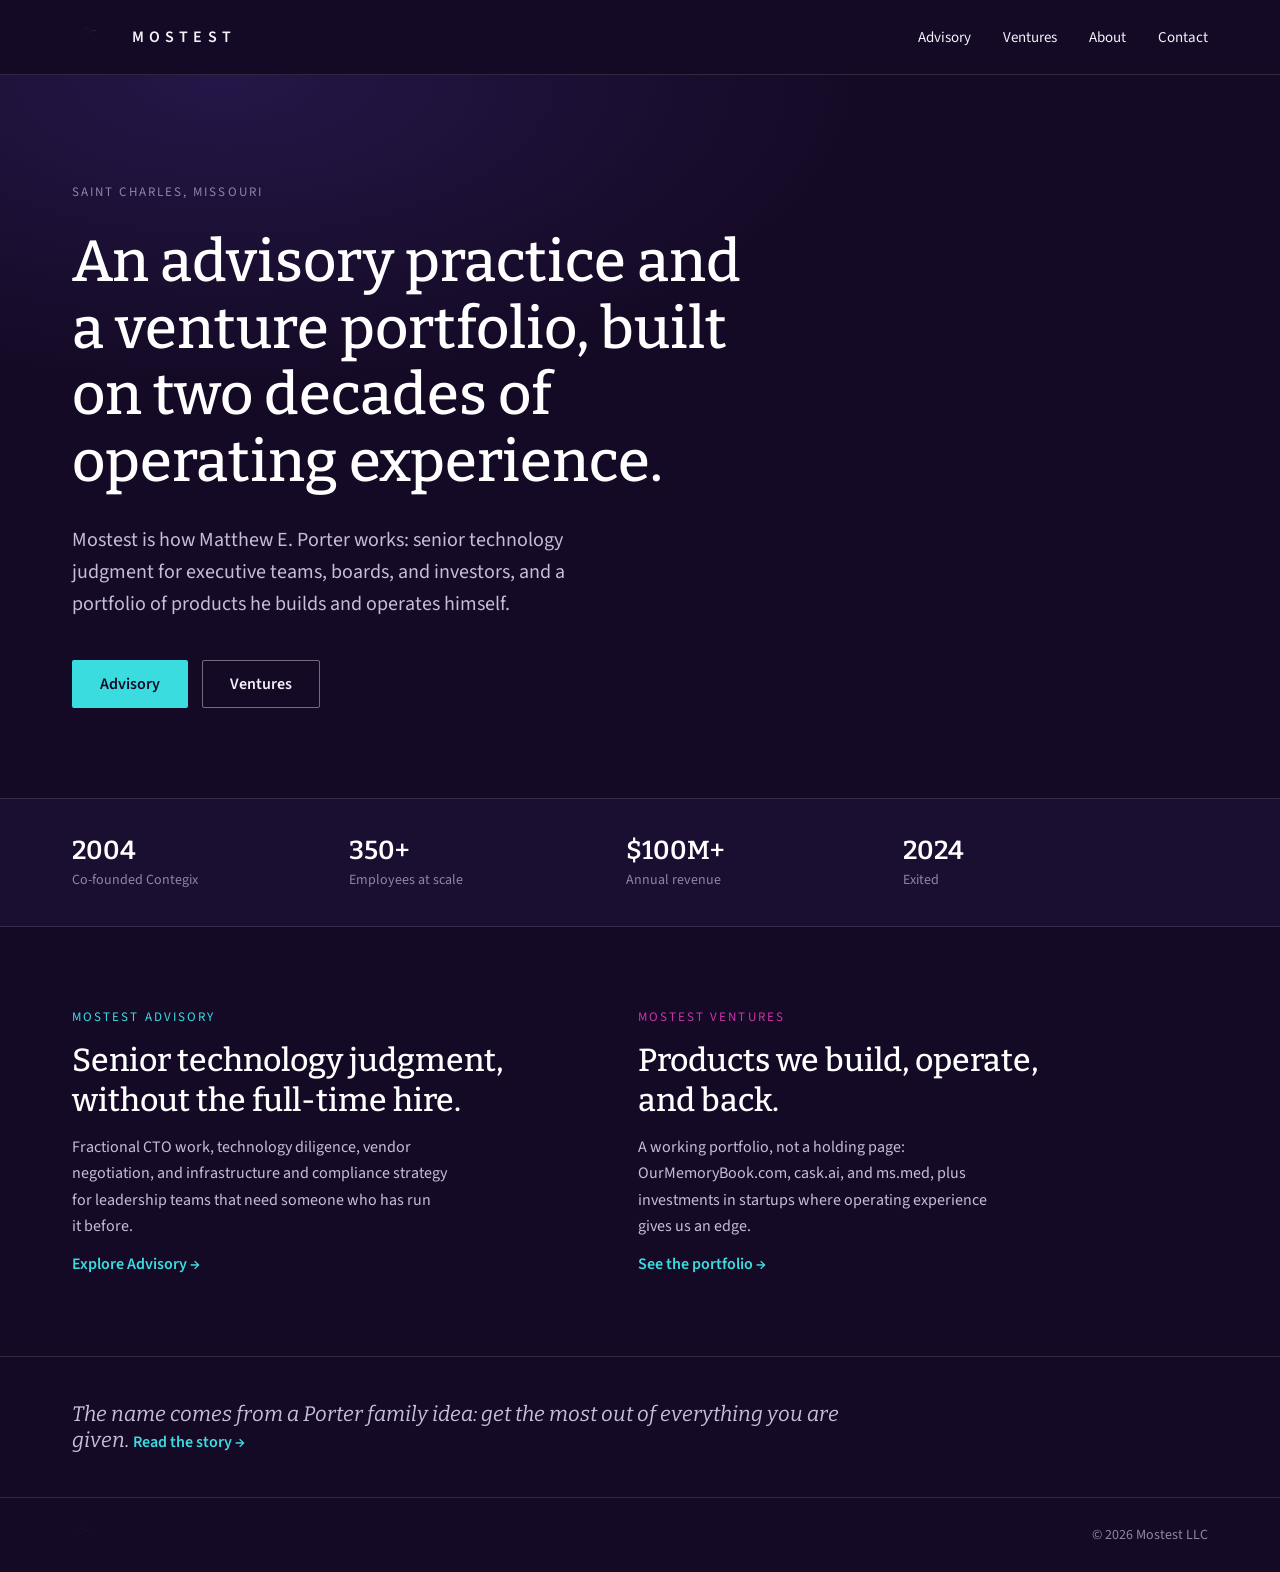
==== public/index.html @ 3b9e7c62 "Cloudflare Worker: serve site + contact form via Email Routing Site moves to public/ (Workers static" ====
<!DOCTYPE html>
<html lang="en">
<head>
<meta charset="utf-8">
<meta name="viewport" content="width=device-width, initial-scale=1">
<title>Mostest — Advisory &amp; Ventures</title>
<link rel="preconnect" href="https://fonts.googleapis.com"><link rel="preconnect" href="https://fonts.gstatic.com" crossorigin>
<link href="https://fonts.googleapis.com/css2?family=Bitter:ital,wght@0,400;0,500;0,600;0,700;1,400&family=Source+Sans+3:ital,wght@0,400;0,600;1,400&display=swap" rel="stylesheet">
<style>
body{margin:0;background:#150A26;color:#F4F1FA}
a{color:#3BDCE0;text-decoration:none}
a:hover{color:#8FEDEF}
::selection{background:#3A2564}
.nav-link{color:#F4F1FA}
.nav-link:hover{color:#3BDCE0}
.cta{background:#3BDCE0;color:#150A26;padding:13px 28px;font-size:16px;font-weight:600;border-radius:2px}
.cta:hover{background:#8FEDEF;color:#150A26}
.cta-ghost{border:1px solid rgba(255,255,255,0.4);color:#F4F1FA;padding:12px 27px;font-size:16px;font-weight:600;border-radius:2px}
.cta-ghost:hover{background:#F4F1FA;color:#150A26}
</style>
</head>
<body>
<div style="font-family:'Source Sans 3',sans-serif;min-height:100vh;display:flex;flex-direction:column">
  <header style="display:flex;justify-content:space-between;align-items:center;flex-wrap:wrap;gap:16px;padding:22px clamp(24px,6vw,72px);border-bottom:1px solid rgba(255,255,255,0.12)">
    <a href="index.html" style="display:flex;align-items:center;gap:12px;color:#F4F1FA">
      <img src="assets/mostest-mark-white.png" alt="Mostest mark" style="height:30px;width:auto;display:block">
      <span style="font-weight:600;font-size:16px;letter-spacing:0.32em">MOSTEST</span>
    </a>
    <nav style="display:flex;gap:clamp(16px,3vw,32px);font-size:15px">
      <a href="advisory.html" class="nav-link">Advisory</a>
      <a href="ventures.html" class="nav-link">Ventures</a>
      <a href="about.html" class="nav-link">About</a>
      <a href="contact.html" class="nav-link">Contact</a>
    </nav>
  </header>
  <main style="flex:1">
    <section style="padding:clamp(64px,12vh,140px) clamp(24px,6vw,72px) clamp(56px,10vh,110px);max-width:980px;background:radial-gradient(ellipse 80% 60% at 20% 0%, rgba(108,79,224,0.18), transparent 70%)">
      <p style="margin:0 0 28px;font-size:13px;letter-spacing:0.16em;text-transform:uppercase;color:#8E84A6">Saint Charles, Missouri</p>
      <h1 style="font-family:Bitter,serif;font-weight:500;font-size:clamp(34px,5vw,58px);line-height:1.15;margin:0;max-width:19ch;text-wrap:pretty;color:#FFFFFF">An advisory practice and a venture portfolio, built on two decades of operating experience.</h1>
      <p style="font-size:clamp(17px,1.6vw,20px);line-height:1.6;color:#C6BDD8;max-width:56ch;margin:28px 0 40px;text-wrap:pretty">Mostest is how Matthew E. Porter works: senior technology judgment for executive teams, boards, and investors, and a portfolio of products he builds and operates himself.</p>
      <div style="display:flex;gap:14px;flex-wrap:wrap">
        <a href="advisory.html" class="cta">Advisory</a>
        <a href="ventures.html" class="cta-ghost">Ventures</a>
      </div>
    </section>
    <section style="border-top:1px solid rgba(255,255,255,0.12);border-bottom:1px solid rgba(255,255,255,0.12);padding:36px clamp(24px,6vw,72px);background:#1B0F31">
      <div style="display:grid;grid-template-columns:repeat(auto-fit,minmax(180px,1fr));gap:28px;max-width:1080px">
        <div><p style="margin:0;font-family:Bitter,serif;font-size:26px;font-weight:600;color:#FFFFFF">2004</p><p style="margin:4px 0 0;font-size:14px;color:#8E84A6">Co-founded Contegix</p></div>
        <div><p style="margin:0;font-family:Bitter,serif;font-size:26px;font-weight:600;color:#FFFFFF">350+</p><p style="margin:4px 0 0;font-size:14px;color:#8E84A6">Employees at scale</p></div>
        <div><p style="margin:0;font-family:Bitter,serif;font-size:26px;font-weight:600;color:#FFFFFF">$100M+</p><p style="margin:4px 0 0;font-size:14px;color:#8E84A6">Annual revenue</p></div>
        <div><p style="margin:0;font-family:Bitter,serif;font-size:26px;font-weight:600;color:#FFFFFF">2024</p><p style="margin:4px 0 0;font-size:14px;color:#8E84A6">Exited</p></div>
      </div>
    </section>
    <section style="padding:clamp(56px,9vh,96px) clamp(24px,6vw,72px)">
      <div style="display:grid;grid-template-columns:repeat(auto-fit,minmax(300px,1fr));gap:clamp(28px,4vw,64px);max-width:1080px">
        <div style="display:flex;flex-direction:column;gap:14px">
          <p style="margin:0;font-size:13px;letter-spacing:0.16em;text-transform:uppercase;color:#3BDCE0">Mostest Advisory</p>
          <h2 style="font-family:Bitter,serif;font-weight:500;font-size:clamp(24px,2.6vw,32px);line-height:1.25;margin:0;text-wrap:pretty;color:#FFFFFF">Senior technology judgment, without the full-time hire.</h2>
          <p style="margin:0;font-size:16px;line-height:1.65;color:#C6BDD8;max-width:48ch;text-wrap:pretty">Fractional CTO work, technology diligence, vendor negotiation, and infrastructure and compliance strategy for leadership teams that need someone who has run it before.</p>
          <a href="advisory.html" style="font-weight:600;font-size:16px">Explore Advisory &rarr;</a>
        </div>
        <div style="display:flex;flex-direction:column;gap:14px">
          <p style="margin:0;font-size:13px;letter-spacing:0.16em;text-transform:uppercase;color:#C935A8">Mostest Ventures</p>
          <h2 style="font-family:Bitter,serif;font-weight:500;font-size:clamp(24px,2.6vw,32px);line-height:1.25;margin:0;text-wrap:pretty;color:#FFFFFF">Products we build, operate, and back.</h2>
          <p style="margin:0;font-size:16px;line-height:1.65;color:#C6BDD8;max-width:48ch;text-wrap:pretty">A working portfolio, not a holding page: OurMemoryBook.com, cask.ai, and ms.med, plus investments in startups where operating experience gives us an edge.</p>
          <a href="ventures.html" style="font-weight:600;font-size:16px">See the portfolio &rarr;</a>
        </div>
      </div>
    </section>
    <section style="border-top:1px solid rgba(255,255,255,0.12);padding:44px clamp(24px,6vw,72px)">
      <p style="margin:0;font-family:Bitter,serif;font-style:italic;font-size:clamp(17px,1.8vw,21px);color:#C6BDD8;max-width:60ch;text-wrap:pretty">The name comes from a Porter family idea: get the most out of everything you are given. <a href="about.html" style="font-style:normal;font-weight:600;font-family:'Source Sans 3',sans-serif;font-size:16px">Read the story &rarr;</a></p>
    </section>
  </main>
  <footer style="border-top:1px solid rgba(255,255,255,0.12);padding:26px clamp(24px,6vw,72px);display:flex;justify-content:space-between;align-items:center;flex-wrap:wrap;gap:12px;font-size:14px;color:#8E84A6">
    <img src="assets/mostest-mark-white.png" alt="Mostest" style="height:22px;width:auto;opacity:0.85">
    <span>&copy; 2026 Mostest LLC</span>
  </footer>
</div>
</body>
</html>
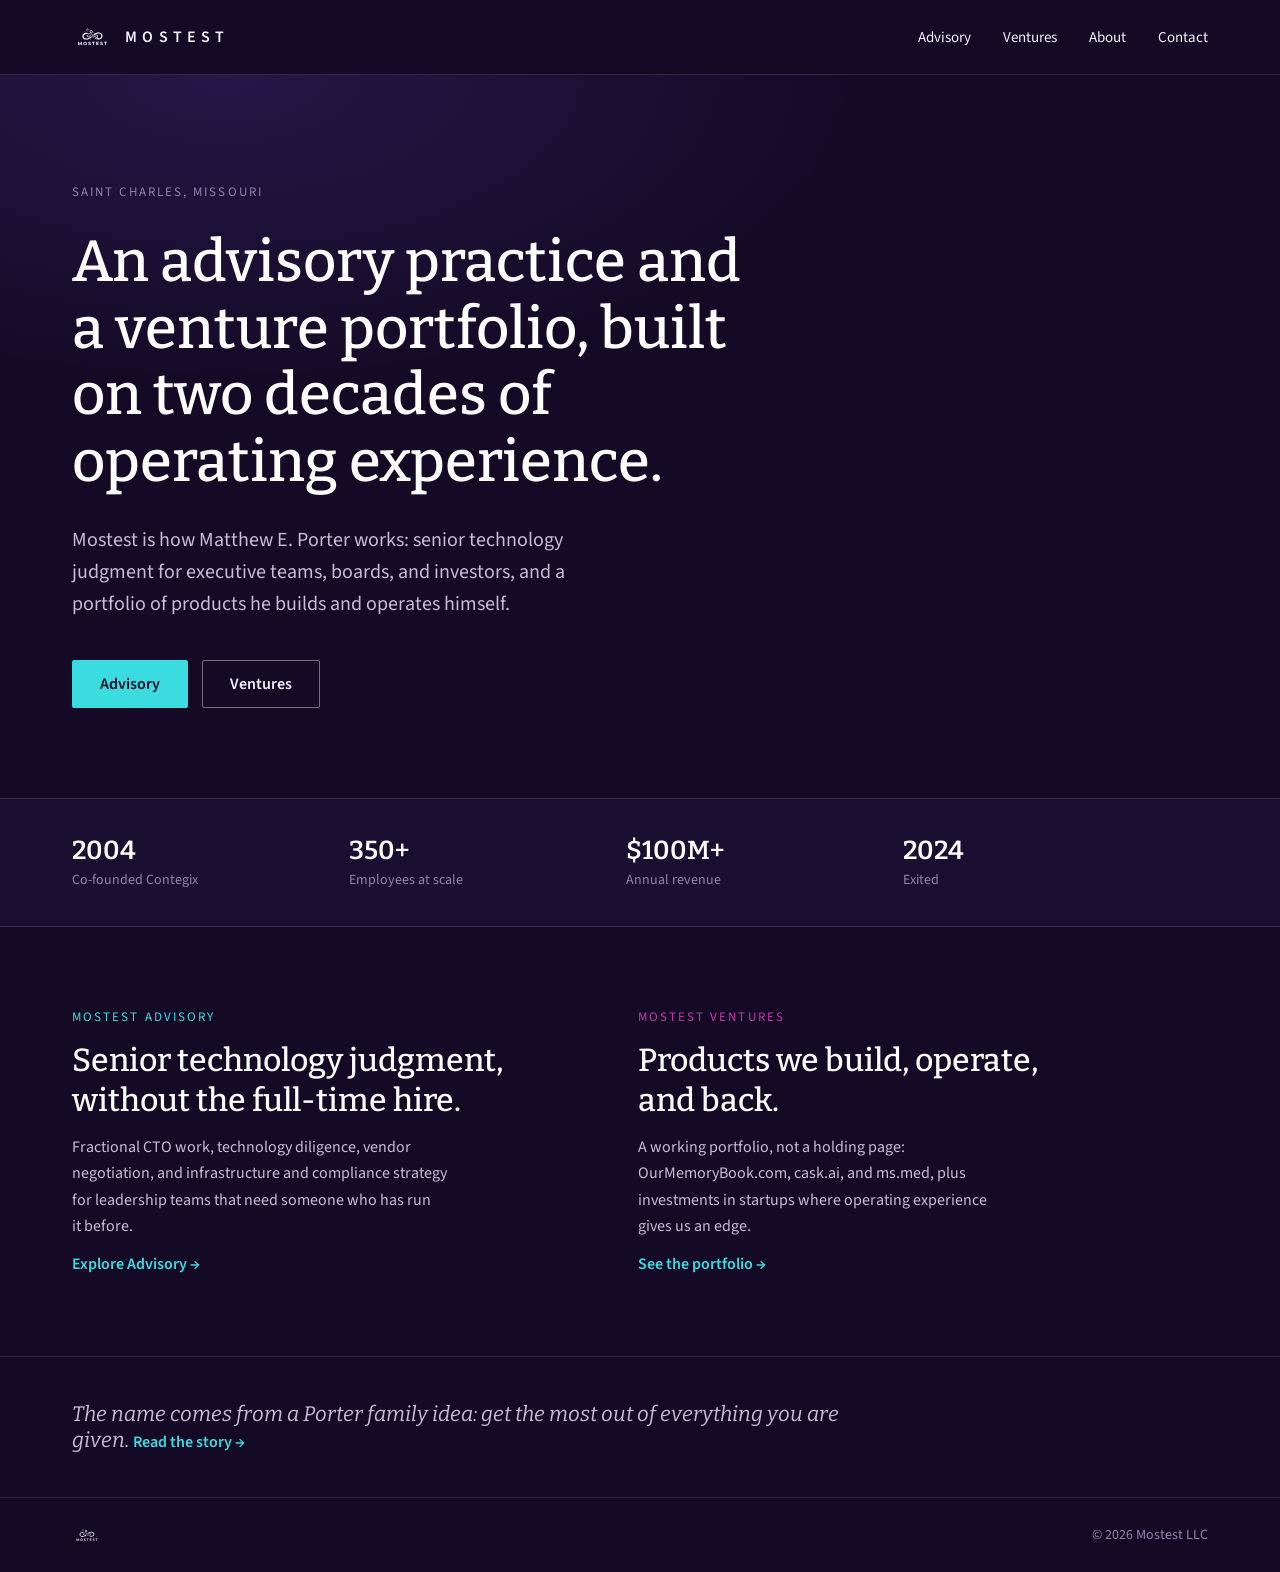
==== commit d56412a6: "Use SVG logo mark everywhere Co-Authored-By: Claude Fable 5 <noreply@anthropic.com> Claude-Session: " ====
--- a/public/index.html
+++ b/public/index.html
@@ -23,7 +23,7 @@
 <div style="font-family:'Source Sans 3',sans-serif;min-height:100vh;display:flex;flex-direction:column">
   <header style="display:flex;justify-content:space-between;align-items:center;flex-wrap:wrap;gap:16px;padding:22px clamp(24px,6vw,72px);border-bottom:1px solid rgba(255,255,255,0.12)">
     <a href="index.html" style="display:flex;align-items:center;gap:12px;color:#F4F1FA">
-      <img src="assets/mostest-mark-white.png" alt="Mostest mark" style="height:30px;width:auto;display:block">
+      <img src="assets/mostest-mark-white.svg" alt="Mostest mark" style="height:30px;width:auto;display:block">
       <span style="font-weight:600;font-size:16px;letter-spacing:0.32em">MOSTEST</span>
     </a>
     <nav style="display:flex;gap:clamp(16px,3vw,32px);font-size:15px">
@@ -72,7 +72,7 @@
     </section>
   </main>
   <footer style="border-top:1px solid rgba(255,255,255,0.12);padding:26px clamp(24px,6vw,72px);display:flex;justify-content:space-between;align-items:center;flex-wrap:wrap;gap:12px;font-size:14px;color:#8E84A6">
-    <img src="assets/mostest-mark-white.png" alt="Mostest" style="height:22px;width:auto;opacity:0.85">
+    <img src="assets/mostest-mark-white.svg" alt="Mostest" style="height:22px;width:auto;opacity:0.85">
     <span>&copy; 2026 Mostest LLC</span>
   </footer>
 </div>
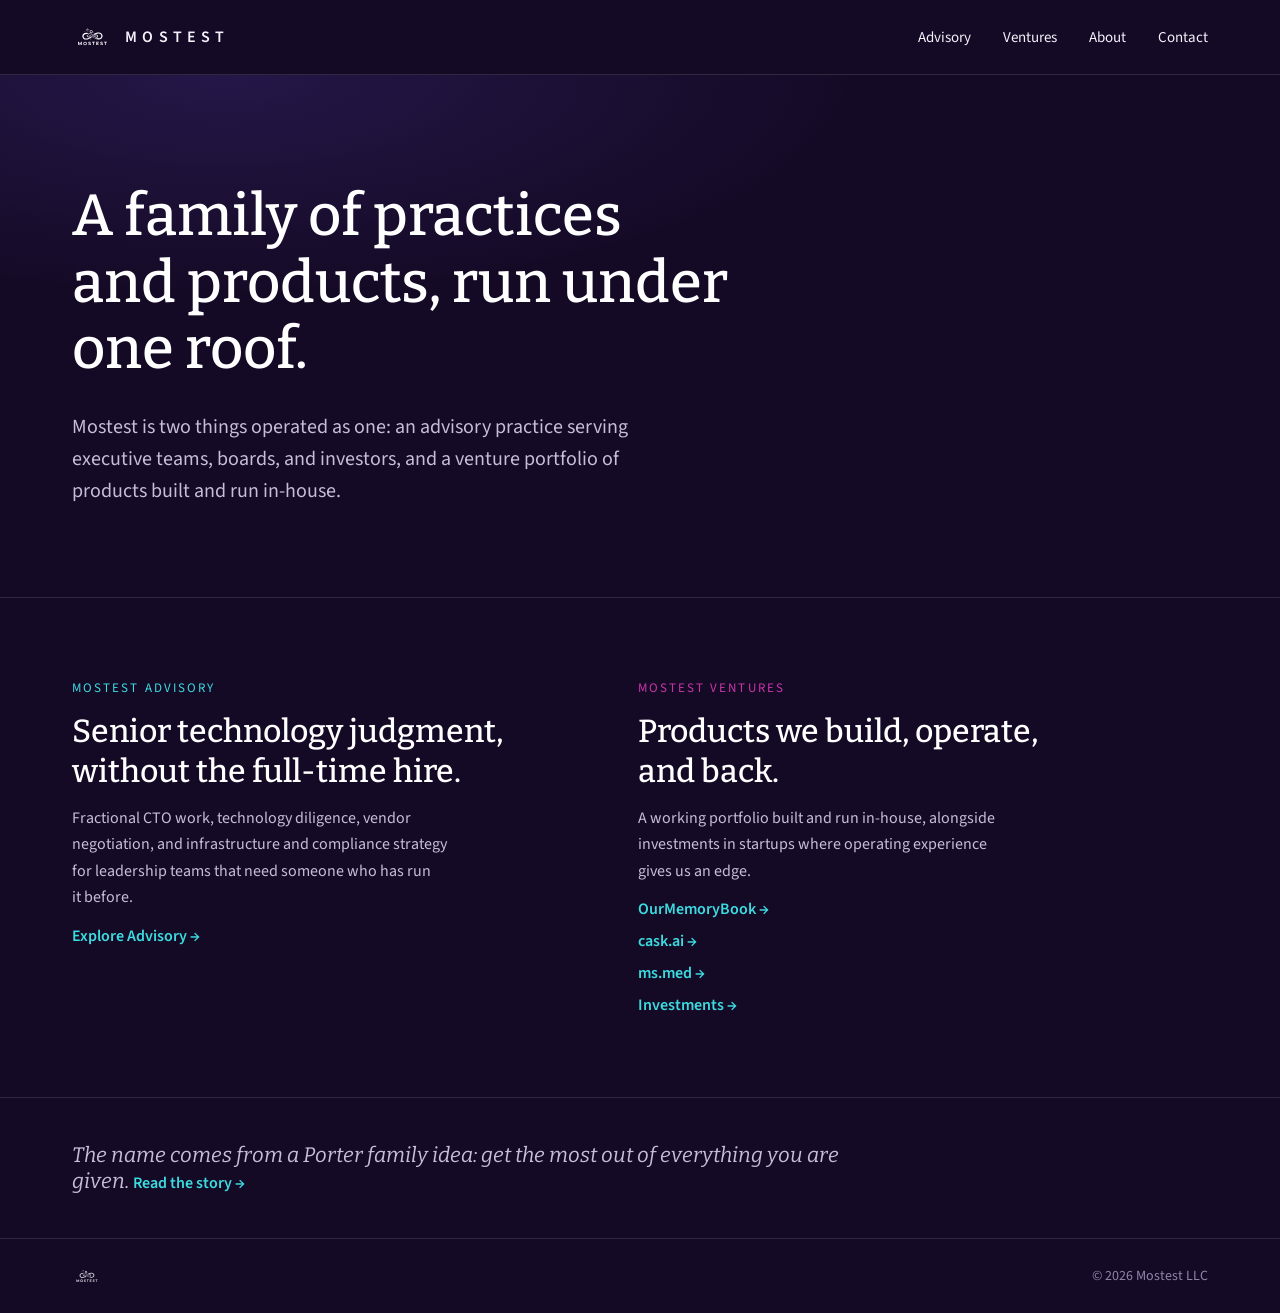
==== commit 99e86343: "Homepage: Advisory and Ventures as equal peers Co-Authored-By: Claude Fable 5 <noreply@anthropic.com" ====
--- a/public/index.html
+++ b/public/index.html
@@ -13,10 +13,6 @@
 ::selection{background:#3A2564}
 .nav-link{color:#F4F1FA}
 .nav-link:hover{color:#3BDCE0}
-.cta{background:#3BDCE0;color:#150A26;padding:13px 28px;font-size:16px;font-weight:600;border-radius:2px}
-.cta:hover{background:#8FEDEF;color:#150A26}
-.cta-ghost{border:1px solid rgba(255,255,255,0.4);color:#F4F1FA;padding:12px 27px;font-size:16px;font-weight:600;border-radius:2px}
-.cta-ghost:hover{background:#F4F1FA;color:#150A26}
 </style>
 </head>
 <body>
@@ -35,23 +31,10 @@
   </header>
   <main style="flex:1">
     <section style="padding:clamp(64px,12vh,140px) clamp(24px,6vw,72px) clamp(56px,10vh,110px);max-width:980px;background:radial-gradient(ellipse 80% 60% at 20% 0%, rgba(108,79,224,0.18), transparent 70%)">
-      <p style="margin:0 0 28px;font-size:13px;letter-spacing:0.16em;text-transform:uppercase;color:#8E84A6">Saint Charles, Missouri</p>
-      <h1 style="font-family:Bitter,serif;font-weight:500;font-size:clamp(34px,5vw,58px);line-height:1.15;margin:0;max-width:19ch;text-wrap:pretty;color:#FFFFFF">An advisory practice and a venture portfolio, built on two decades of operating experience.</h1>
-      <p style="font-size:clamp(17px,1.6vw,20px);line-height:1.6;color:#C6BDD8;max-width:56ch;margin:28px 0 40px;text-wrap:pretty">Mostest is how Matthew E. Porter works: senior technology judgment for executive teams, boards, and investors, and a portfolio of products he builds and operates himself.</p>
-      <div style="display:flex;gap:14px;flex-wrap:wrap">
-        <a href="advisory.html" class="cta">Advisory</a>
-        <a href="ventures.html" class="cta-ghost">Ventures</a>
-      </div>
+      <h1 style="font-family:Bitter,serif;font-weight:500;font-size:clamp(34px,5vw,58px);line-height:1.15;margin:0;max-width:19ch;text-wrap:pretty;color:#FFFFFF">A family of practices and products, run under one roof.</h1>
+      <p style="font-size:clamp(17px,1.6vw,20px);line-height:1.6;color:#C6BDD8;max-width:56ch;margin:28px 0 0;text-wrap:pretty">Mostest is two things operated as one: an advisory practice serving executive teams, boards, and investors, and a venture portfolio of products built and run in-house.</p>
     </section>
-    <section style="border-top:1px solid rgba(255,255,255,0.12);border-bottom:1px solid rgba(255,255,255,0.12);padding:36px clamp(24px,6vw,72px);background:#1B0F31">
-      <div style="display:grid;grid-template-columns:repeat(auto-fit,minmax(180px,1fr));gap:28px;max-width:1080px">
-        <div><p style="margin:0;font-family:Bitter,serif;font-size:26px;font-weight:600;color:#FFFFFF">2004</p><p style="margin:4px 0 0;font-size:14px;color:#8E84A6">Co-founded Contegix</p></div>
-        <div><p style="margin:0;font-family:Bitter,serif;font-size:26px;font-weight:600;color:#FFFFFF">350+</p><p style="margin:4px 0 0;font-size:14px;color:#8E84A6">Employees at scale</p></div>
-        <div><p style="margin:0;font-family:Bitter,serif;font-size:26px;font-weight:600;color:#FFFFFF">$100M+</p><p style="margin:4px 0 0;font-size:14px;color:#8E84A6">Annual revenue</p></div>
-        <div><p style="margin:0;font-family:Bitter,serif;font-size:26px;font-weight:600;color:#FFFFFF">2024</p><p style="margin:4px 0 0;font-size:14px;color:#8E84A6">Exited</p></div>
-      </div>
-    </section>
-    <section style="padding:clamp(56px,9vh,96px) clamp(24px,6vw,72px)">
+    <section style="border-top:1px solid rgba(255,255,255,0.12);padding:clamp(56px,9vh,96px) clamp(24px,6vw,72px)">
       <div style="display:grid;grid-template-columns:repeat(auto-fit,minmax(300px,1fr));gap:clamp(28px,4vw,64px);max-width:1080px">
         <div style="display:flex;flex-direction:column;gap:14px">
           <p style="margin:0;font-size:13px;letter-spacing:0.16em;text-transform:uppercase;color:#3BDCE0">Mostest Advisory</p>
@@ -62,8 +45,13 @@
         <div style="display:flex;flex-direction:column;gap:14px">
           <p style="margin:0;font-size:13px;letter-spacing:0.16em;text-transform:uppercase;color:#C935A8">Mostest Ventures</p>
           <h2 style="font-family:Bitter,serif;font-weight:500;font-size:clamp(24px,2.6vw,32px);line-height:1.25;margin:0;text-wrap:pretty;color:#FFFFFF">Products we build, operate, and back.</h2>
-          <p style="margin:0;font-size:16px;line-height:1.65;color:#C6BDD8;max-width:48ch;text-wrap:pretty">A working portfolio, not a holding page: OurMemoryBook.com, cask.ai, and ms.med, plus investments in startups where operating experience gives us an edge.</p>
-          <a href="ventures.html" style="font-weight:600;font-size:16px">See the portfolio &rarr;</a>
+          <p style="margin:0;font-size:16px;line-height:1.65;color:#C6BDD8;max-width:48ch;text-wrap:pretty">A working portfolio built and run in-house, alongside investments in startups where operating experience gives us an edge.</p>
+          <div style="display:flex;flex-direction:column;gap:10px">
+            <a href="https://ourmemorybook.com" target="_blank" rel="noopener" style="font-weight:600;font-size:16px">OurMemoryBook &rarr;</a>
+            <a href="https://cask.ai" target="_blank" rel="noopener" style="font-weight:600;font-size:16px">cask.ai &rarr;</a>
+            <a href="https://ms.med" target="_blank" rel="noopener" style="font-weight:600;font-size:16px">ms.med &rarr;</a>
+            <a href="ventures.html" style="font-weight:600;font-size:16px">Investments &rarr;</a>
+          </div>
         </div>
       </div>
     </section>
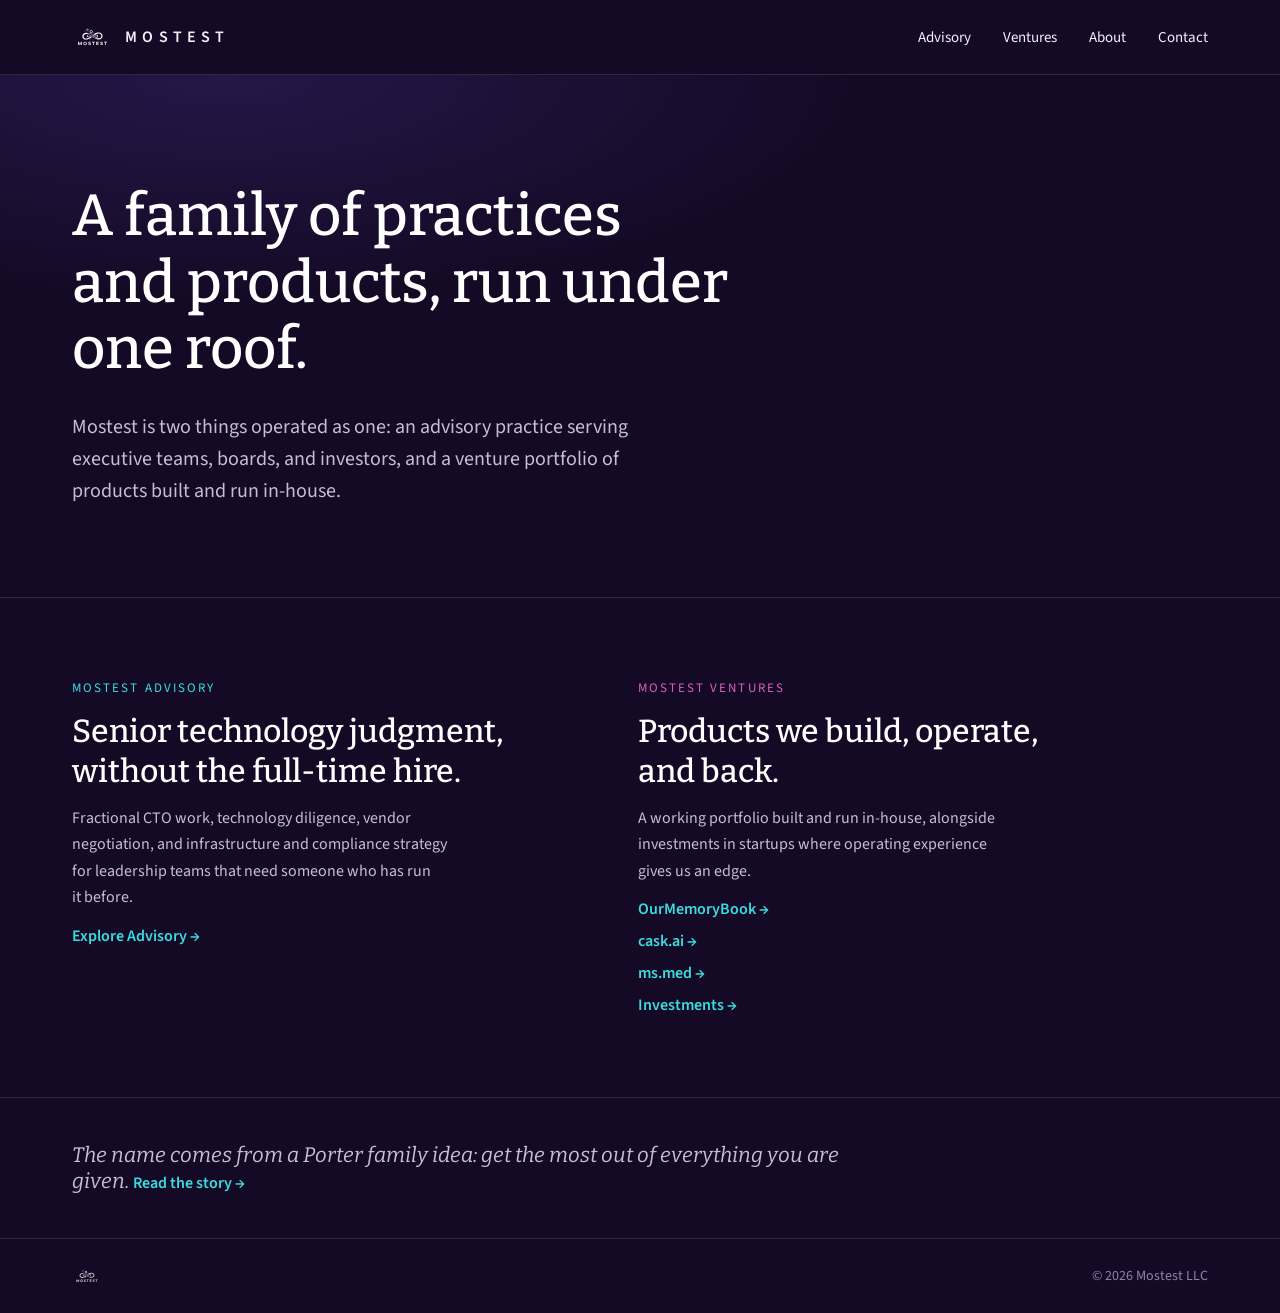
==== commit 339263e6: "Apply dual-review fixes: security headers, no-JS contact fallback, SEO/a11y, favicon - Worker: CSP/H" ====
--- a/public/index.html
+++ b/public/index.html
@@ -4,6 +4,13 @@
 <meta charset="utf-8">
 <meta name="viewport" content="width=device-width, initial-scale=1">
 <title>Mostest — Advisory &amp; Ventures</title>
+<meta name="description" content="Mostest is two things operated as one: an advisory practice serving executive teams, boards, and investors, and a venture portfolio of products built and run in-house.">
+<link rel="canonical" href="https://mostest.com/">
+<link rel="icon" href="/favicon.svg" type="image/svg+xml">
+<meta property="og:type" content="website">
+<meta property="og:title" content="Mostest — Advisory & Ventures">
+<meta property="og:description" content="Mostest is two things operated as one: an advisory practice serving executive teams, boards, and investors, and a venture portfolio of products built and run in-house.">
+<meta property="og:url" content="https://mostest.com/">
 <link rel="preconnect" href="https://fonts.googleapis.com"><link rel="preconnect" href="https://fonts.gstatic.com" crossorigin>
 <link href="https://fonts.googleapis.com/css2?family=Bitter:ital,wght@0,400;0,500;0,600;0,700;1,400&family=Source+Sans+3:ital,wght@0,400;0,600;1,400&display=swap" rel="stylesheet">
 <style>
@@ -18,15 +25,15 @@
 <body>
 <div style="font-family:'Source Sans 3',sans-serif;min-height:100vh;display:flex;flex-direction:column">
   <header style="display:flex;justify-content:space-between;align-items:center;flex-wrap:wrap;gap:16px;padding:22px clamp(24px,6vw,72px);border-bottom:1px solid rgba(255,255,255,0.12)">
-    <a href="index.html" style="display:flex;align-items:center;gap:12px;color:#F4F1FA">
+    <a href="/" style="display:flex;align-items:center;gap:12px;color:#F4F1FA">
       <img src="assets/mostest-mark-white.svg" alt="Mostest mark" style="height:30px;width:auto;display:block">
       <span style="font-weight:600;font-size:16px;letter-spacing:0.32em">MOSTEST</span>
     </a>
     <nav style="display:flex;gap:clamp(16px,3vw,32px);font-size:15px">
-      <a href="advisory.html" class="nav-link">Advisory</a>
-      <a href="ventures.html" class="nav-link">Ventures</a>
-      <a href="about.html" class="nav-link">About</a>
-      <a href="contact.html" class="nav-link">Contact</a>
+      <a href="/advisory" class="nav-link">Advisory</a>
+      <a href="/ventures" class="nav-link">Ventures</a>
+      <a href="/about" class="nav-link">About</a>
+      <a href="/contact" class="nav-link">Contact</a>
     </nav>
   </header>
   <main style="flex:1">
@@ -40,27 +47,27 @@
           <p style="margin:0;font-size:13px;letter-spacing:0.16em;text-transform:uppercase;color:#3BDCE0">Mostest Advisory</p>
           <h2 style="font-family:Bitter,serif;font-weight:500;font-size:clamp(24px,2.6vw,32px);line-height:1.25;margin:0;text-wrap:pretty;color:#FFFFFF">Senior technology judgment, without the full-time hire.</h2>
           <p style="margin:0;font-size:16px;line-height:1.65;color:#C6BDD8;max-width:48ch;text-wrap:pretty">Fractional CTO work, technology diligence, vendor negotiation, and infrastructure and compliance strategy for leadership teams that need someone who has run it before.</p>
-          <a href="advisory.html" style="font-weight:600;font-size:16px">Explore Advisory &rarr;</a>
+          <a href="/advisory" style="font-weight:600;font-size:16px">Explore Advisory &rarr;</a>
         </div>
         <div style="display:flex;flex-direction:column;gap:14px">
-          <p style="margin:0;font-size:13px;letter-spacing:0.16em;text-transform:uppercase;color:#C935A8">Mostest Ventures</p>
+          <p style="margin:0;font-size:13px;letter-spacing:0.16em;text-transform:uppercase;color:#D95FC0">Mostest Ventures</p>
           <h2 style="font-family:Bitter,serif;font-weight:500;font-size:clamp(24px,2.6vw,32px);line-height:1.25;margin:0;text-wrap:pretty;color:#FFFFFF">Products we build, operate, and back.</h2>
           <p style="margin:0;font-size:16px;line-height:1.65;color:#C6BDD8;max-width:48ch;text-wrap:pretty">A working portfolio built and run in-house, alongside investments in startups where operating experience gives us an edge.</p>
           <div style="display:flex;flex-direction:column;gap:10px">
             <a href="https://ourmemorybook.com" target="_blank" rel="noopener" style="font-weight:600;font-size:16px">OurMemoryBook &rarr;</a>
             <a href="https://cask.ai" target="_blank" rel="noopener" style="font-weight:600;font-size:16px">cask.ai &rarr;</a>
             <a href="https://ms.med" target="_blank" rel="noopener" style="font-weight:600;font-size:16px">ms.med &rarr;</a>
-            <a href="ventures.html" style="font-weight:600;font-size:16px">Investments &rarr;</a>
+            <a href="/ventures#investments" style="font-weight:600;font-size:16px">Investments &rarr;</a>
           </div>
         </div>
       </div>
     </section>
     <section style="border-top:1px solid rgba(255,255,255,0.12);padding:44px clamp(24px,6vw,72px)">
-      <p style="margin:0;font-family:Bitter,serif;font-style:italic;font-size:clamp(17px,1.8vw,21px);color:#C6BDD8;max-width:60ch;text-wrap:pretty">The name comes from a Porter family idea: get the most out of everything you are given. <a href="about.html" style="font-style:normal;font-weight:600;font-family:'Source Sans 3',sans-serif;font-size:16px">Read the story &rarr;</a></p>
+      <p style="margin:0;font-family:Bitter,serif;font-style:italic;font-size:clamp(17px,1.8vw,21px);color:#C6BDD8;max-width:60ch;text-wrap:pretty">The name comes from a Porter family idea: get the most out of everything you are given. <a href="/about" style="font-style:normal;font-weight:600;font-family:'Source Sans 3',sans-serif;font-size:16px">Read the story &rarr;</a></p>
     </section>
   </main>
   <footer style="border-top:1px solid rgba(255,255,255,0.12);padding:26px clamp(24px,6vw,72px);display:flex;justify-content:space-between;align-items:center;flex-wrap:wrap;gap:12px;font-size:14px;color:#8E84A6">
-    <img src="assets/mostest-mark-white.svg" alt="Mostest" style="height:22px;width:auto;opacity:0.85">
+    <img src="assets/mostest-mark-white.svg" alt="" style="height:22px;width:auto;opacity:0.85">
     <span>&copy; 2026 Mostest LLC</span>
   </footer>
 </div>
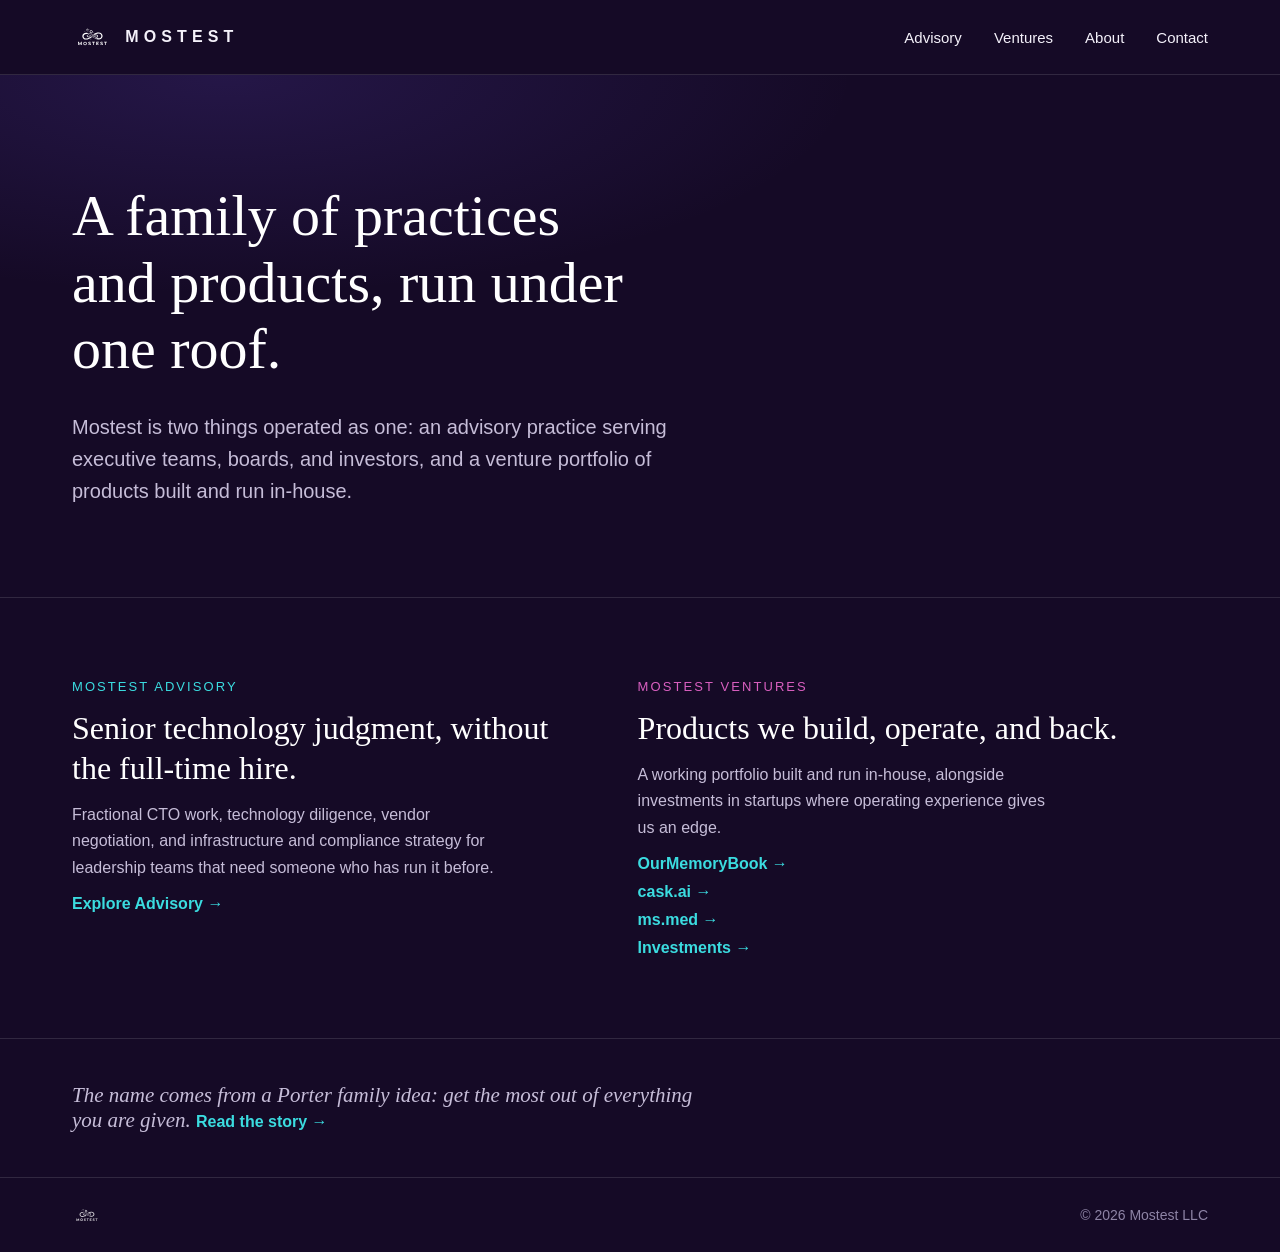
==== commit e08d1a1d: "Self-host fonts; drop Google Fonts (render-blocking + GDPR) Variable woff2 for Bitter and Source San" ====
--- a/public/index.html
+++ b/public/index.html
@@ -11,8 +11,7 @@
 <meta property="og:title" content="Mostest — Advisory & Ventures">
 <meta property="og:description" content="Mostest is two things operated as one: an advisory practice serving executive teams, boards, and investors, and a venture portfolio of products built and run in-house.">
 <meta property="og:url" content="https://mostest.com/">
-<link rel="preconnect" href="https://fonts.googleapis.com"><link rel="preconnect" href="https://fonts.gstatic.com" crossorigin>
-<link href="https://fonts.googleapis.com/css2?family=Bitter:ital,wght@0,400;0,500;0,600;0,700;1,400&family=Source+Sans+3:ital,wght@0,400;0,600;1,400&display=swap" rel="stylesheet">
+<link rel="stylesheet" href="/assets/fonts.css">
 <style>
 body{margin:0;background:#150A26;color:#F4F1FA}
 a{color:#3BDCE0;text-decoration:none}
